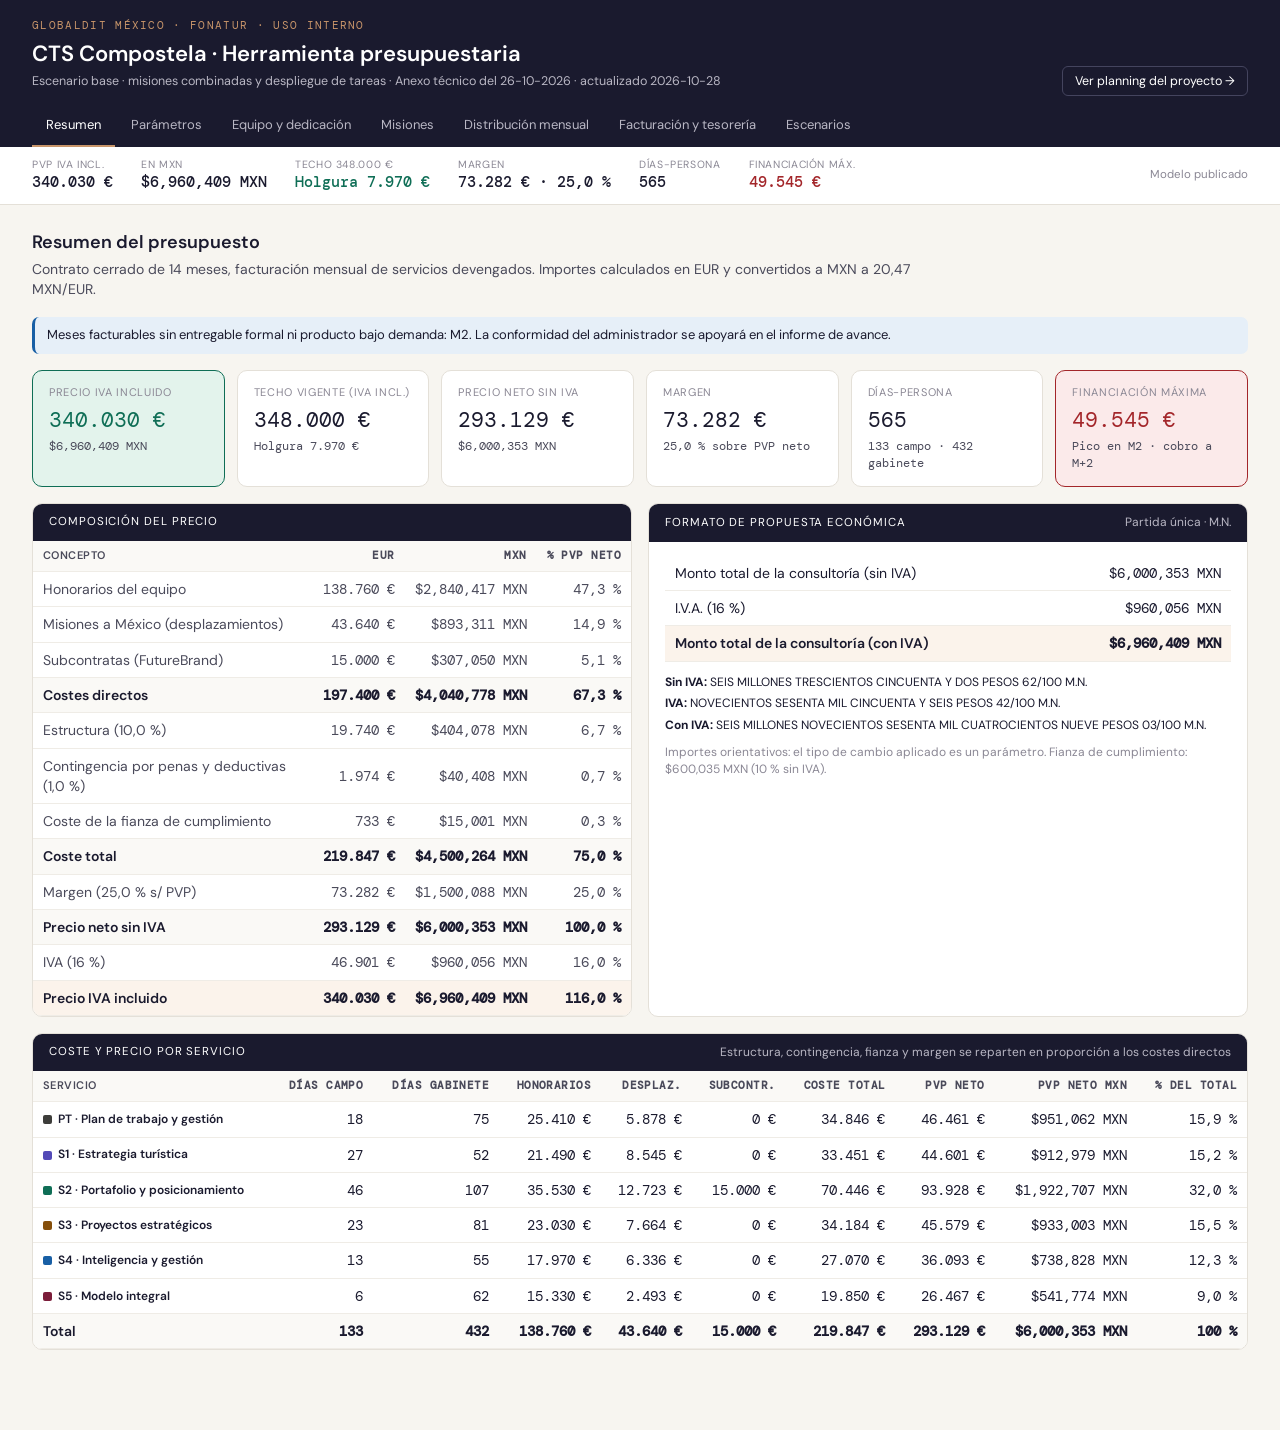
==== presupuesto.html @ 1179fef1 "Add files via upload" ====
<!DOCTYPE html>
<html lang="es">
<head>
<meta charset="utf-8">
<meta name="viewport" content="width=device-width, initial-scale=1">
<meta name="robots" content="noindex, nofollow">
<title>CTS Compostela · Herramienta presupuestaria</title>
<link rel="preconnect" href="https://fonts.googleapis.com">
<link href="https://fonts.googleapis.com/css2?family=DM+Sans:wght@300;400;500;600&family=DM+Mono:wght@400;500&display=swap" rel="stylesheet">
<link rel="stylesheet" href="assets/estilos.css?v=3">
</head>
<body>

<header class="top">
  <div class="top-row">
    <div>
      <div class="brand-kicker">globaldit México · FONATUR · Uso interno</div>
      <div class="brand-title">CTS Compostela · Herramienta presupuestaria</div>
      <div class="brand-sub" id="sub-meta"></div>
    </div>
    <div class="top-switch"><a href="index.html">Ver planning del proyecto →</a></div>
  </div>
  <nav class="tabs" id="tabs">
    <button class="tab on" data-tab="resumen">Resumen</button>
    <button class="tab" data-tab="parametros">Parámetros</button>
    <button class="tab" data-tab="equipo">Equipo y dedicación</button>
    <button class="tab" data-tab="viajes">Misiones</button>
    <button class="tab" data-tab="distribucion">Distribución mensual</button>
    <button class="tab" data-tab="facturacion">Facturación y tesorería</button>
    <button class="tab" data-tab="escenarios">Escenarios</button>
  </nav>
</header>

<div class="kbar" id="kbar"></div>

<main>
  <section class="panel on" id="p-resumen"></section>
  <section class="panel" id="p-parametros"></section>
  <section class="panel" id="p-equipo"></section>
  <section class="panel" id="p-viajes"></section>
  <section class="panel" id="p-distribucion"></section>
  <section class="panel" id="p-facturacion"></section>
  <section class="panel" id="p-escenarios"></section>
</main>

<script src="assets/modelo-publicado.js?v=3"></script>
<script src="assets/modelo.js?v=3"></script>
<script src="assets/presupuesto.js?v=3"></script>
</body>
</html>
---- assets/estilos.css ----
:root {
  --ink: #1A1A2E;
  --ink-2: #4A4A5A;
  --ink-3: #8A8794;
  --paper: #F7F5F0;
  --white: #FFFFFF;
  --line: #E4E0D8;
  --line-2: #EFECE6;
  --granate: #7B1D3A;
  --granate-bg: #F7E9EE;
  --gold: #C8956A;
  --gold-bg: #FBF3EB;
  --ok: #0F6E56;
  --ok-bg: #E3F3EC;
  --err: #A3262A;
  --err-bg: #FBEAEA;
  --info: #185FA5;
  --info-bg: #E6EFF8;
  --input-bg: #EEF4FB;
  --input-line: #A9C8EC;
  --mono: "DM Mono", ui-monospace, monospace;
  --sans: "DM Sans", system-ui, sans-serif;
  --serif: "Fraunces", Georgia, serif;
}
* { box-sizing: border-box; }
html, body { margin: 0; padding: 0; }
body { font-family: var(--sans); color: var(--ink); background: var(--paper); font-size: 14px; line-height: 1.45; }
a { color: var(--granate); }

/* Cabecera */
.top { background: var(--ink); color: #fff; padding: 18px 32px 0; }
.top-row { display: flex; justify-content: space-between; align-items: flex-end; gap: 24px; flex-wrap: wrap; }
.brand-kicker { font-family: var(--mono); font-size: 11px; letter-spacing: .12em; text-transform: uppercase; color: var(--gold); }
.brand-title { font-size: 22px; font-weight: 600; margin: 4px 0 2px; }
.brand-sub { font-size: 12.5px; color: #B9B7C4; }
.top-switch a { color: #fff; text-decoration: none; font-size: 12.5px; border: 1px solid #44445E; padding: 6px 12px; border-radius: 6px; }
.top-switch a:hover { border-color: var(--gold); }
.tabs { display: flex; gap: 2px; margin-top: 16px; overflow-x: auto; }
.tab { background: transparent; color: #B9B7C4; border: 0; font: inherit; font-size: 13px; padding: 10px 14px; cursor: pointer; border-bottom: 2px solid transparent; white-space: nowrap; }
.tab:hover { color: #fff; }
.tab.on { color: #fff; border-bottom-color: var(--gold); }

/* Barra de cifras clave */
.kbar { position: sticky; top: 0; z-index: 20; background: var(--white); border-bottom: 1px solid var(--line); padding: 10px 32px; display: flex; gap: 28px; flex-wrap: wrap; align-items: center; }
.kbar .k { display: flex; flex-direction: column; }
.kbar .k span { font-size: 10.5px; color: var(--ink-3); text-transform: uppercase; letter-spacing: .06em; }
.kbar .k b { font-family: var(--mono); font-weight: 500; font-size: 15px; }
.kbar .k b.neg { color: var(--err); }
.kbar .k b.pos { color: var(--ok); }
.kbar .estado { margin-left: auto; font-size: 11.5px; color: var(--ink-3); }

main { padding: 24px 32px 64px; max-width: 1480px; }
.panel { display: none; }
.panel.on { display: block; }
h2 { font-size: 18px; font-weight: 600; margin: 0 0 4px; }
h3 { font-size: 14px; font-weight: 600; margin: 0; }
.lead { color: var(--ink-2); margin: 0 0 18px; max-width: 920px; }
.muted { color: var(--ink-3); }
.small { font-size: 12px; }

/* Tarjetas */
.grid { display: grid; gap: 16px; }
.g2 { grid-template-columns: repeat(auto-fit, minmax(420px, 1fr)); }
.g3 { grid-template-columns: repeat(auto-fit, minmax(300px, 1fr)); }
.card { background: var(--white); border: 1px solid var(--line); border-radius: 10px; overflow: hidden; margin-bottom: 16px; }
.card-h { background: var(--ink); color: #fff; padding: 10px 16px; font-size: 11.5px; text-transform: uppercase; letter-spacing: .08em; display: flex; justify-content: space-between; align-items: center; gap: 12px; }
.card-h .hint { text-transform: none; letter-spacing: 0; color: #B9B7C4; font-size: 12px; }
.card-b { padding: 14px 16px; }
.card-b.flush { padding: 0; }

/* KPI */
.kpis { display: grid; grid-template-columns: repeat(auto-fit, minmax(190px, 1fr)); gap: 12px; margin-bottom: 16px; }
.kpi { background: var(--white); border: 1px solid var(--line); border-radius: 10px; padding: 14px 16px; }
.kpi .l { font-size: 11px; color: var(--ink-3); text-transform: uppercase; letter-spacing: .06em; }
.kpi .v { font-family: var(--mono); font-size: 21px; margin-top: 4px; }
.kpi .s { font-size: 12px; color: var(--ink-2); margin-top: 2px; font-family: var(--mono); }
.kpi.alert { border-color: var(--err); background: var(--err-bg); }
.kpi.alert .v { color: var(--err); }
.kpi.good { border-color: var(--ok); background: var(--ok-bg); }
.kpi.good .v { color: var(--ok); }

/* Tablas */
table { border-collapse: collapse; width: 100%; }
th, td { padding: 7px 10px; border-bottom: 1px solid var(--line-2); text-align: left; vertical-align: middle; }
th { font-size: 11px; font-weight: 600; color: var(--ink-2); text-transform: uppercase; letter-spacing: .04em; background: #FAF9F6; }
td.n, th.n { text-align: right; font-family: var(--mono); white-space: nowrap; }
td.c, th.c { text-align: center; }
tr.tot td { font-weight: 600; background: #FAF9F6; border-top: 1px solid var(--line); }
tr.sub td { color: var(--ink-2); }
tr.hl td { background: var(--gold-bg); font-weight: 600; }
.scroll { overflow-x: auto; }
.mono { font-family: var(--mono); }

/* Entradas */
input[type=number], input[type=text], input[type=date], select {
  font: inherit; font-family: var(--mono); font-size: 13px; color: #1E3A8A; background: var(--input-bg);
  border: 1px solid var(--input-line); border-radius: 5px; padding: 4px 7px; width: 100%;
}
input[type=text] { font-family: var(--sans); }
select { font-family: var(--sans); }
input:focus, select:focus { outline: 2px solid var(--gold); outline-offset: 0; }
input.w60 { width: 60px; } input.w70 { width: 70px; } input.w90 { width: 90px; } input.w110 { width: 110px; }
input.adj { background: var(--gold-bg); border-color: var(--gold); color: var(--granate); font-weight: 600; }
input.ghost { background: transparent; border-color: transparent; color: var(--ink-2); }
input.ghost:hover { border-color: var(--input-line); }
.prow { display: grid; grid-template-columns: 1fr 120px 40px; gap: 10px; align-items: center; padding: 7px 0; border-bottom: 1px solid var(--line-2); }
.prow:last-child { border-bottom: 0; }
.prow .u { font-size: 12px; color: var(--ink-3); }
.prow .d { font-size: 11.5px; color: var(--ink-3); }

button.btn { font: inherit; font-size: 13px; border: 1px solid var(--ink); background: var(--ink); color: #fff; padding: 7px 14px; border-radius: 6px; cursor: pointer; }
button.btn.sec { background: var(--white); color: var(--ink); border-color: var(--line); }
button.btn.sec:hover { border-color: var(--ink-3); }
button.btn.danger { background: var(--white); color: var(--err); border-color: #E8C4C4; }
button.x { border: 0; background: transparent; color: var(--ink-3); cursor: pointer; font-size: 16px; line-height: 1; padding: 2px 6px; }
button.x:hover { color: var(--err); }
.btns { display: flex; gap: 8px; flex-wrap: wrap; }

/* Avisos */
.avisos { display: flex; flex-direction: column; gap: 6px; margin-bottom: 16px; }
.aviso { padding: 9px 12px; border-radius: 7px; font-size: 13px; border-left: 3px solid; }
.aviso.error { background: var(--err-bg); border-color: var(--err); }
.aviso.info { background: var(--info-bg); border-color: var(--info); }
.aviso.ok { background: var(--ok-bg); border-color: var(--ok); }

/* Etiquetas de servicio */
.svc { display: inline-flex; align-items: center; gap: 6px; font-size: 12px; font-weight: 600; white-space: nowrap; }
.svc i { width: 9px; height: 9px; border-radius: 2px; display: inline-block; }
.chip { display: inline-block; font-family: var(--mono); font-size: 11px; padding: 1px 6px; border-radius: 4px; background: var(--line-2); color: var(--ink-2); margin: 1px 2px 1px 0; }
.chip.e { background: var(--granate-bg); color: var(--granate); }
.chip.d { background: var(--gold-bg); color: #8A5A2E; }
.pchk { display: inline-flex; align-items: center; gap: 3px; font-size: 11.5px; margin: 2px 6px 2px 0; white-space: nowrap; cursor: pointer; }
.pchk input { margin: 0; }

/* Mapa de calor */
.heat td.h { text-align: center; font-family: var(--mono); font-size: 12px; min-width: 42px; padding: 6px 4px; }
.h0 { color: #C9C6CE; }
.h1 { background: #F3EBF0; } .h2 { background: #E6CCD7; } .h3 { background: #D3A3B6; } .h4 { background: #B66F8B; color: #fff; } .h5 { background: #7B1D3A; color: #fff; }

/* Tablas compactas de meses */
.mtab th, .mtab td { padding: 6px 6px; }
.mtab td input { width: 52px; text-align: right; padding: 3px 5px; }
.legend { display: flex; gap: 10px; flex-wrap: wrap; align-items: center; font-size: 12px; color: var(--ink-2); }
.legend .sw { width: 22px; height: 12px; border-radius: 2px; display: inline-block; vertical-align: middle; margin-right: 4px; }

/* Numeral 7 */
.n7 th.grp { text-align: center; border-left: 1px solid var(--line); }
.n7 td.bl, .n7 th.bl { border-left: 1px solid var(--line); }
.n7 td input { width: 54px; text-align: right; padding: 3px 5px; }
.n7 td.calc { color: var(--ink-2); font-family: var(--mono); text-align: right; }

/* Gráfico tesorería */
.chart svg { display: block; width: 100%; height: auto; }

/* Planning (cliente) */
.hero { background: var(--ink); color: #fff; padding: 36px 32px 30px; }
.hero h1 { font-family: var(--serif); font-weight: 400; font-size: 34px; margin: 6px 0 6px; letter-spacing: -.01em; }
.hero p { color: #C9C7D3; max-width: 820px; margin: 0; }
.gantt { overflow-x: auto; }
.gantt table { min-width: 1100px; }
.gantt td, .gantt th { border-bottom: 1px solid var(--line-2); }
.gantt th.m { text-align: center; width: 62px; font-family: var(--mono); }
.gantt td.lbl { width: 300px; }
.gantt td.cell { padding: 0; height: 44px; position: relative; border-left: 1px solid var(--line-2); }
.gantt .bar { position: absolute; left: 0; right: 0; top: 13px; height: 18px; }
.gantt .dia { position: absolute; left: 50%; top: 22px; width: 14px; height: 14px; transform: translate(-50%, -50%) rotate(45deg); border: 2px solid #fff; box-shadow: 0 0 0 1px rgba(0,0,0,.15); }
.gantt .dia-n { position: absolute; right: 3px; top: 2px; font-family: var(--mono); font-size: 9.5px; color: var(--ink); background: #fff; border-radius: 3px; padding: 0 2px; }
.gantt .trip { position: absolute; left: 50%; top: 22px; transform: translate(-50%, -50%); font-family: var(--mono); font-size: 10.5px; background: var(--ink); color: #fff; border-radius: 9px; padding: 1px 6px; white-space: nowrap; }
.gantt .dem { position: absolute; left: 0; right: 0; top: 19px; height: 6px; background: repeating-linear-gradient(90deg, var(--granate) 0 6px, transparent 6px 10px); opacity: .55; }
.entmes { display: grid; grid-template-columns: repeat(auto-fill, minmax(260px, 1fr)); gap: 12px; }
.entmes .mcard { background: var(--white); border: 1px solid var(--line); border-radius: 10px; padding: 12px 14px; }
.entmes .mcard h4 { margin: 0 0 8px; font-family: var(--mono); font-size: 12px; color: var(--granate); letter-spacing: .06em; }
.entmes .it { display: grid; grid-template-columns: 62px 1fr; gap: 8px; font-size: 12.5px; padding: 4px 0; border-top: 1px solid var(--line-2); }
.entmes .it:first-of-type { border-top: 0; }
.banner { padding: 9px 32px; font-size: 12.5px; background: var(--gold-bg); color: #6A4421; border-bottom: 1px solid #EAD6C2; display: flex; gap: 12px; align-items: center; flex-wrap: wrap; }
.banner button { font: inherit; font-size: 12px; border: 1px solid #D9B48F; background: #fff; border-radius: 5px; padding: 3px 9px; cursor: pointer; }
footer { padding: 18px 32px 40px; font-size: 12px; color: var(--ink-3); }

@media print {
  .tabs, .kbar, .btns, .banner, .top-switch { display: none !important; }
  .panel { display: block !important; page-break-after: always; }
  body { background: #fff; }
}
td.neg { color: var(--err); }
.hero .tabs .tab { color: #B9B7C4; }
.hero .tabs .tab.on { color: #fff; }
.mtab td { white-space: nowrap; }
td.mono, .chip { white-space: nowrap; }
.entmes .it .chip { align-self: start; text-align: center; }
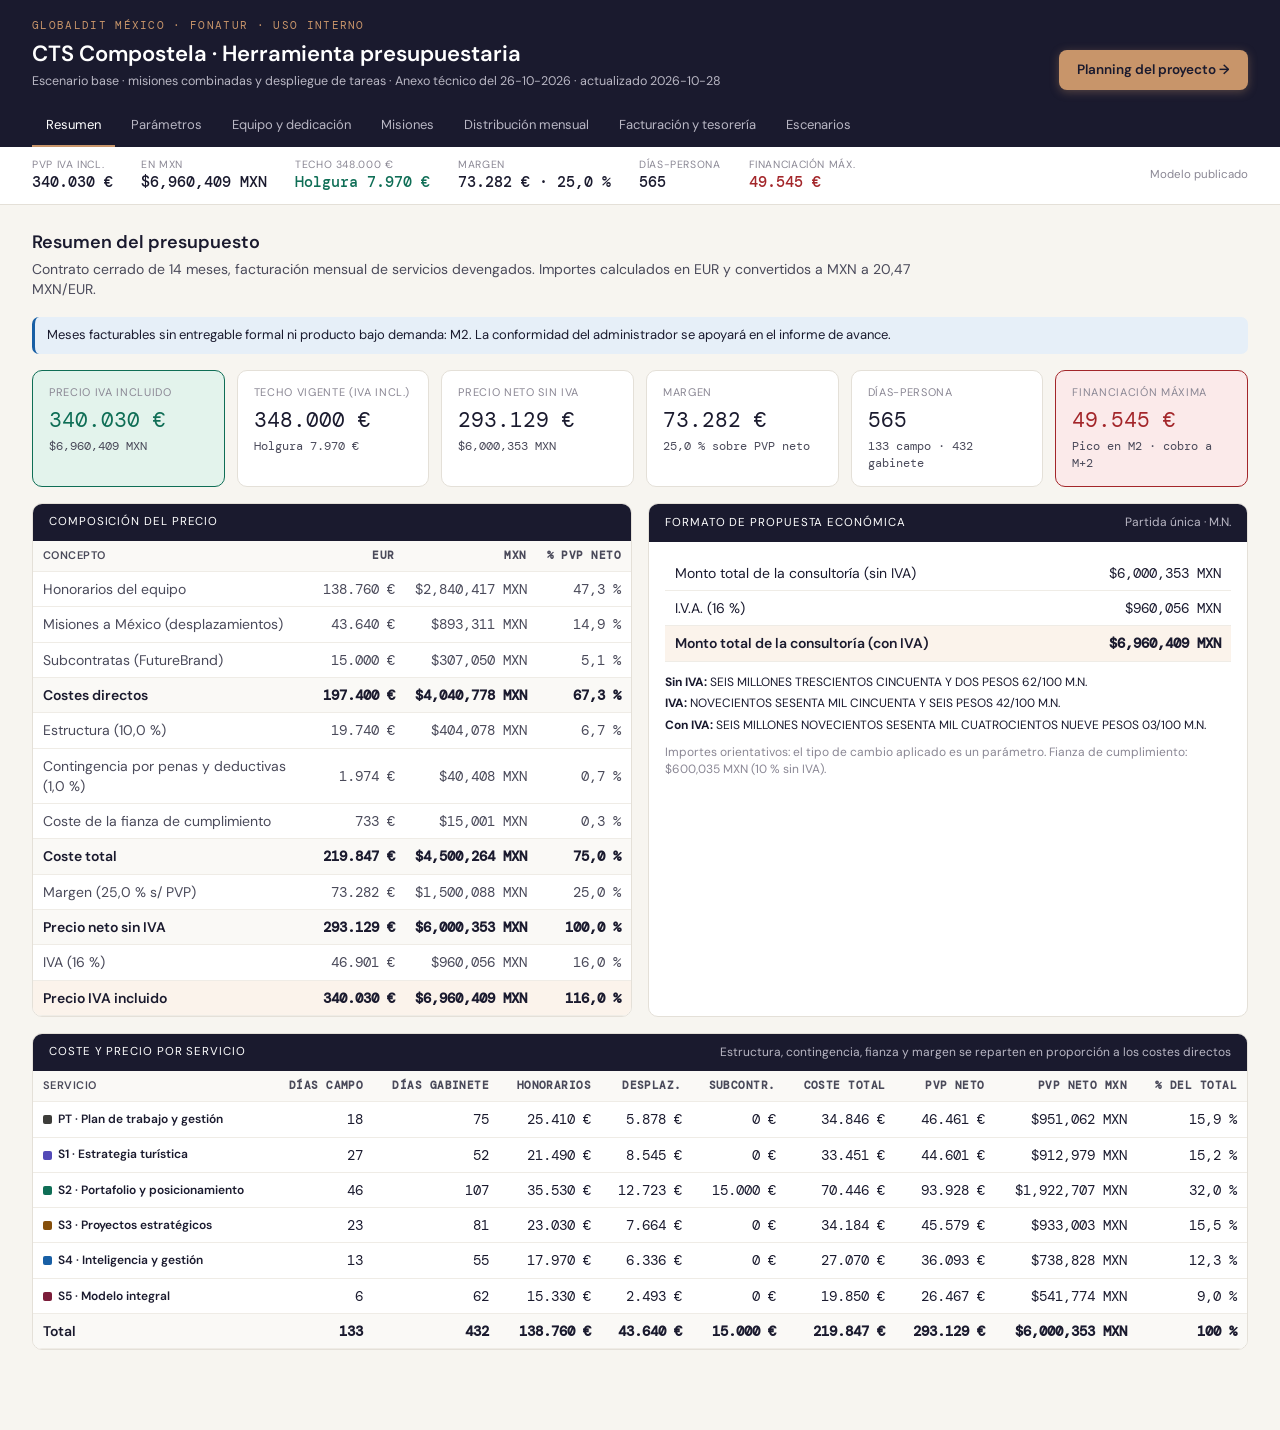
==== commit 80910aec: "Botones de navegación destacados entre planning y presupuesto - Botón «Herramienta presupuestaria» e" ====
--- a/presupuesto.html
+++ b/presupuesto.html
@@ -7,7 +7,7 @@
 <title>CTS Compostela · Herramienta presupuestaria</title>
 <link rel="preconnect" href="https://fonts.googleapis.com">
 <link href="https://fonts.googleapis.com/css2?family=DM+Sans:wght@300;400;500;600&family=DM+Mono:wght@400;500&display=swap" rel="stylesheet">
-<link rel="stylesheet" href="assets/estilos.css?v=3">
+<link rel="stylesheet" href="assets/estilos.css?v=4">
 </head>
 <body>
 
@@ -18,7 +18,7 @@
       <div class="brand-title">CTS Compostela · Herramienta presupuestaria</div>
       <div class="brand-sub" id="sub-meta"></div>
     </div>
-    <div class="top-switch"><a href="index.html">Ver planning del proyecto →</a></div>
+    <div class="top-switch"><a href="index.html">Planning del proyecto →</a></div>
   </div>
   <nav class="tabs" id="tabs">
     <button class="tab on" data-tab="resumen">Resumen</button>
@@ -43,8 +43,8 @@
   <section class="panel" id="p-escenarios"></section>
 </main>
 
-<script src="assets/modelo-publicado.js?v=3"></script>
-<script src="assets/modelo.js?v=3"></script>
-<script src="assets/presupuesto.js?v=3"></script>
+<script src="assets/modelo-publicado.js?v=4"></script>
+<script src="assets/modelo.js?v=4"></script>
+<script src="assets/presupuesto.js?v=4"></script>
 </body>
 </html>
--- a/assets/estilos.css
+++ b/assets/estilos.css
@@ -33,8 +33,9 @@
 .brand-kicker { font-family: var(--mono); font-size: 11px; letter-spacing: .12em; text-transform: uppercase; color: var(--gold); }
 .brand-title { font-size: 22px; font-weight: 600; margin: 4px 0 2px; }
 .brand-sub { font-size: 12.5px; color: #B9B7C4; }
-.top-switch a { color: #fff; text-decoration: none; font-size: 12.5px; border: 1px solid #44445E; padding: 6px 12px; border-radius: 6px; }
-.top-switch a:hover { border-color: var(--gold); }
+.top-switch a, a.btn-nav { display: inline-flex; align-items: center; gap: 8px; background: var(--gold); color: var(--ink); text-decoration: none; font-size: 13.5px; font-weight: 600; padding: 10px 18px; border-radius: 8px; box-shadow: 0 2px 10px rgba(200,149,106,.35); transition: background .15s, transform .15s; white-space: nowrap; }
+.top-switch a:hover, a.btn-nav:hover { background: #D9A97F; transform: translateY(-1px); }
+.hero-row { display: flex; justify-content: space-between; align-items: flex-start; gap: 24px; flex-wrap: wrap; }
 .tabs { display: flex; gap: 2px; margin-top: 16px; overflow-x: auto; }
 .tab { background: transparent; color: #B9B7C4; border: 0; font: inherit; font-size: 13px; padding: 10px 14px; cursor: pointer; border-bottom: 2px solid transparent; white-space: nowrap; }
 .tab:hover { color: #fff; }
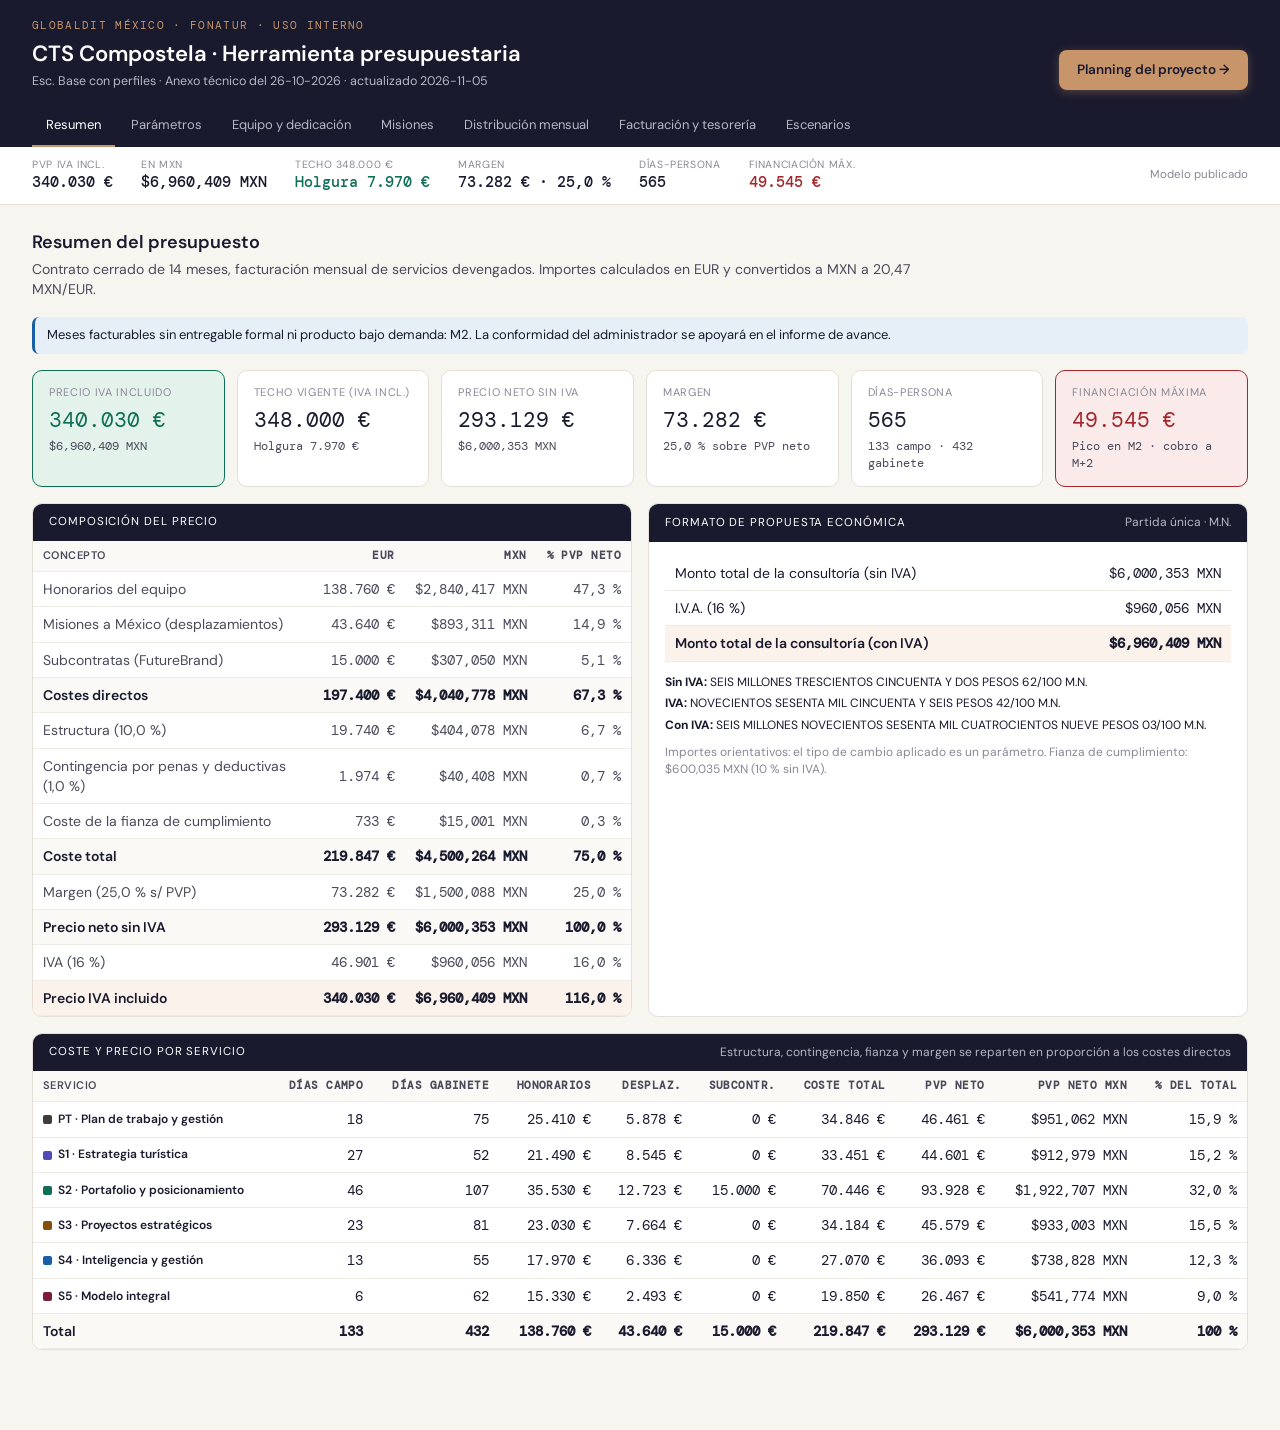
==== commit 3acc244a: "Publica el escenario «Esc. Base con perfiles» como versión oficial Co-Authored-By: Claude Opus 5.5 <" ====
--- a/presupuesto.html
+++ b/presupuesto.html
@@ -7,7 +7,7 @@
 <title>CTS Compostela · Herramienta presupuestaria</title>
 <link rel="preconnect" href="https://fonts.googleapis.com">
 <link href="https://fonts.googleapis.com/css2?family=DM+Sans:wght@300;400;500;600&family=DM+Mono:wght@400;500&display=swap" rel="stylesheet">
-<link rel="stylesheet" href="assets/estilos.css?v=4">
+<link rel="stylesheet" href="assets/estilos.css?v=5">
 </head>
 <body>
 
@@ -43,8 +43,8 @@
   <section class="panel" id="p-escenarios"></section>
 </main>
 
-<script src="assets/modelo-publicado.js?v=4"></script>
-<script src="assets/modelo.js?v=4"></script>
-<script src="assets/presupuesto.js?v=4"></script>
+<script src="assets/modelo-publicado.js?v=5"></script>
+<script src="assets/modelo.js?v=5"></script>
+<script src="assets/presupuesto.js?v=5"></script>
 </body>
 </html>
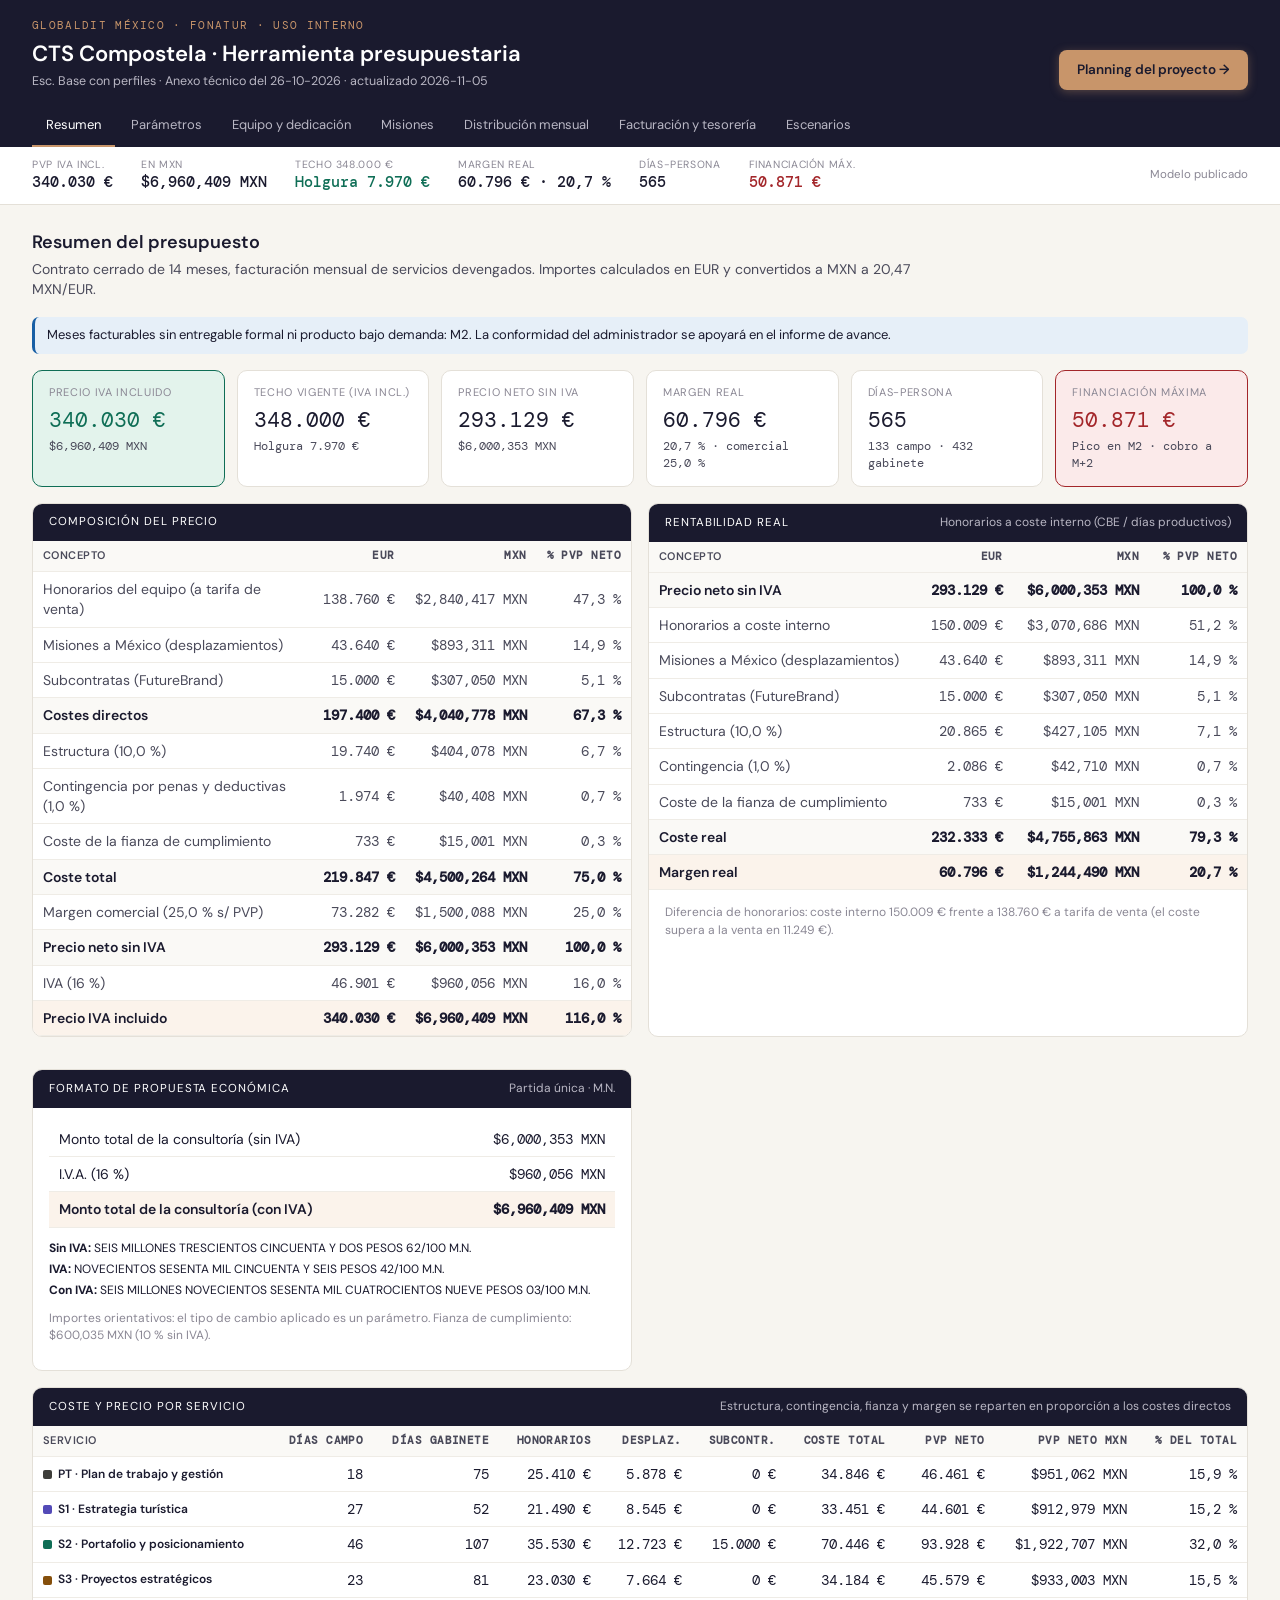
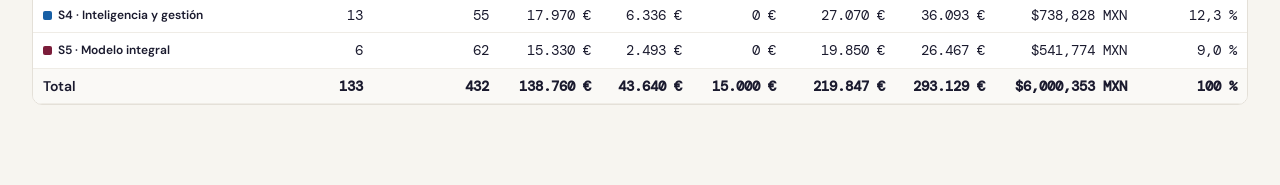
==== commit bb0e114e: "Costes internos de honorarios (CBE) y margen real - CBE anual por rol y por persona, con días produc" ====
--- a/presupuesto.html
+++ b/presupuesto.html
@@ -7,7 +7,7 @@
 <title>CTS Compostela · Herramienta presupuestaria</title>
 <link rel="preconnect" href="https://fonts.googleapis.com">
 <link href="https://fonts.googleapis.com/css2?family=DM+Sans:wght@300;400;500;600&family=DM+Mono:wght@400;500&display=swap" rel="stylesheet">
-<link rel="stylesheet" href="assets/estilos.css?v=5">
+<link rel="stylesheet" href="assets/estilos.css?v=6">
 </head>
 <body>
 
@@ -43,8 +43,8 @@
   <section class="panel" id="p-escenarios"></section>
 </main>
 
-<script src="assets/modelo-publicado.js?v=5"></script>
-<script src="assets/modelo.js?v=5"></script>
-<script src="assets/presupuesto.js?v=5"></script>
+<script src="assets/modelo-publicado.js?v=6"></script>
+<script src="assets/modelo.js?v=6"></script>
+<script src="assets/presupuesto.js?v=6"></script>
 </body>
 </html>
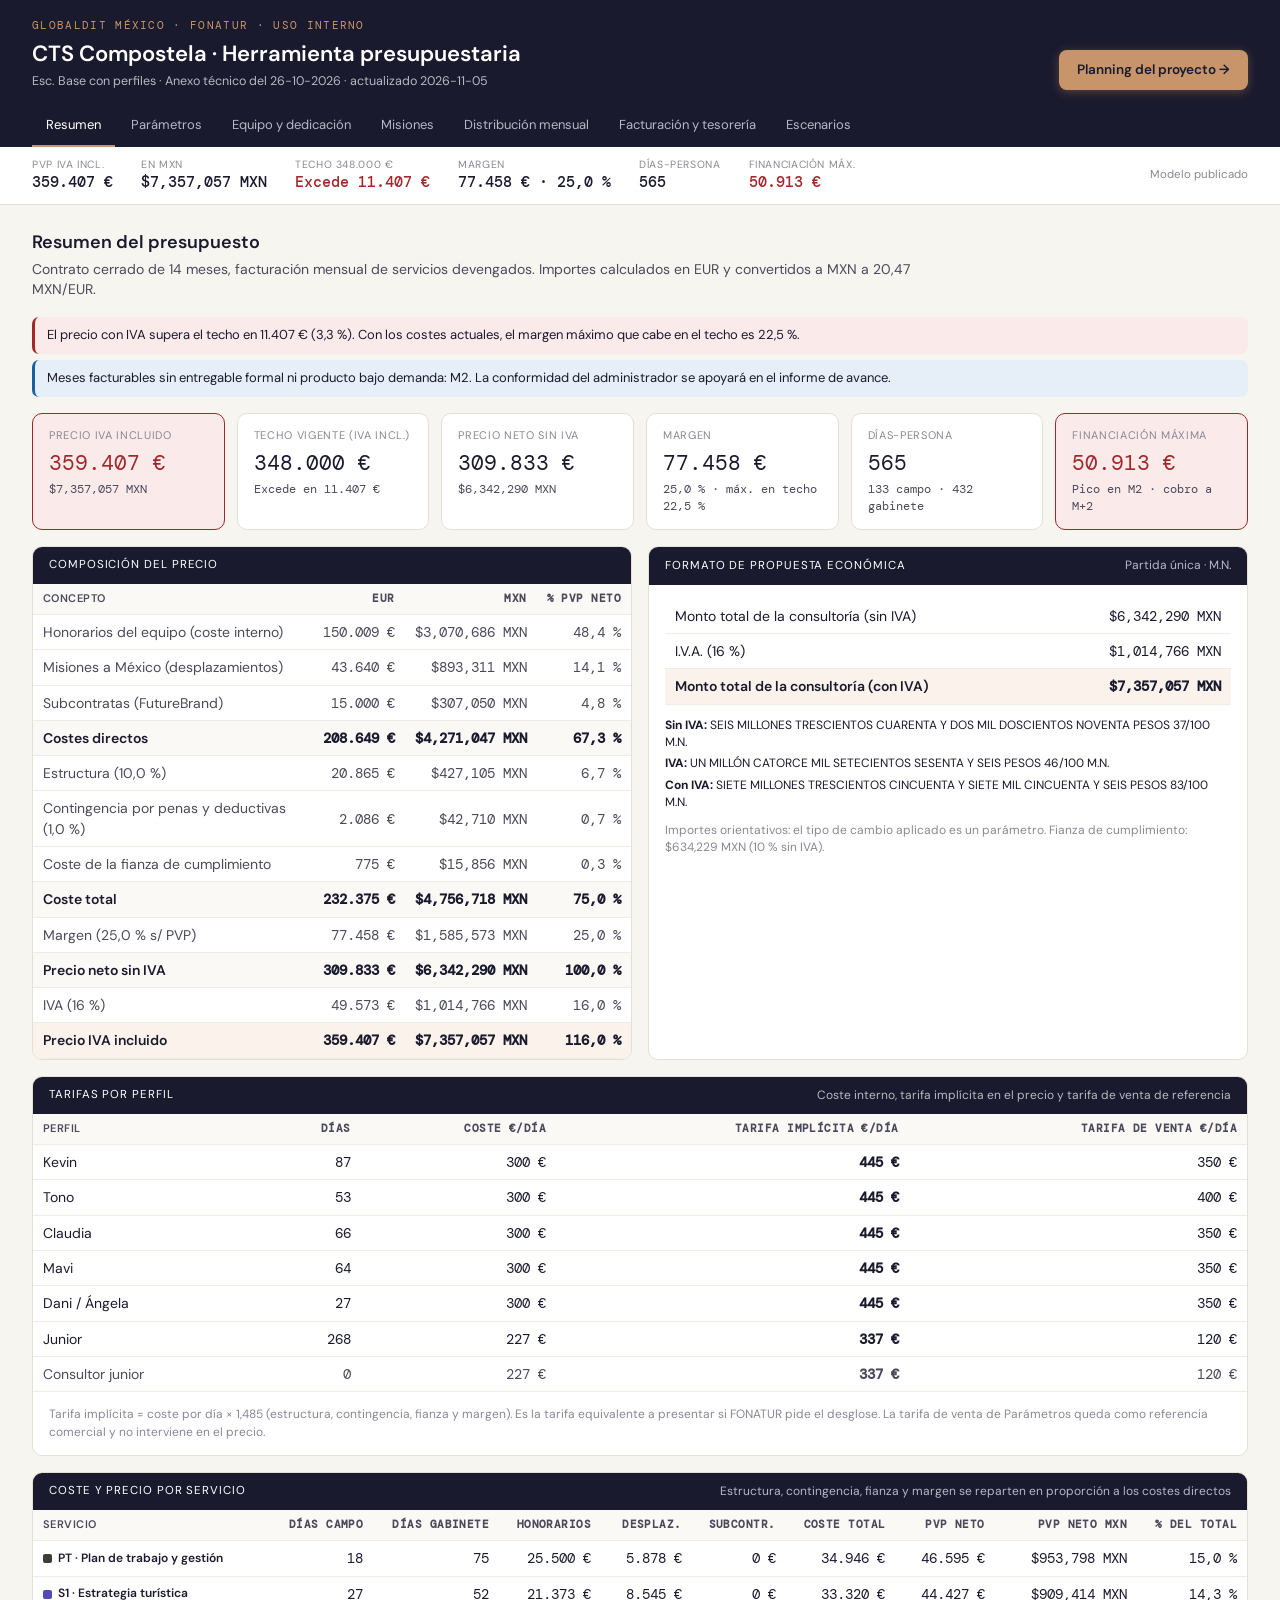
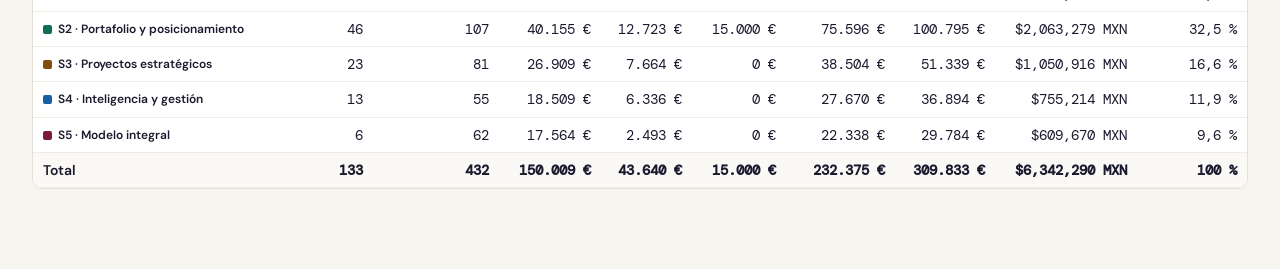
==== commit c5545715: "Precio calculado sobre costes internos más margen objetivo - PVP = honorarios a coste interno + misi" ====
--- a/presupuesto.html
+++ b/presupuesto.html
@@ -7,7 +7,7 @@
 <title>CTS Compostela · Herramienta presupuestaria</title>
 <link rel="preconnect" href="https://fonts.googleapis.com">
 <link href="https://fonts.googleapis.com/css2?family=DM+Sans:wght@300;400;500;600&family=DM+Mono:wght@400;500&display=swap" rel="stylesheet">
-<link rel="stylesheet" href="assets/estilos.css?v=6">
+<link rel="stylesheet" href="assets/estilos.css?v=7">
 </head>
 <body>
 
@@ -43,8 +43,8 @@
   <section class="panel" id="p-escenarios"></section>
 </main>
 
-<script src="assets/modelo-publicado.js?v=6"></script>
-<script src="assets/modelo.js?v=6"></script>
-<script src="assets/presupuesto.js?v=6"></script>
+<script src="assets/modelo-publicado.js?v=7"></script>
+<script src="assets/modelo.js?v=7"></script>
+<script src="assets/presupuesto.js?v=7"></script>
 </body>
 </html>
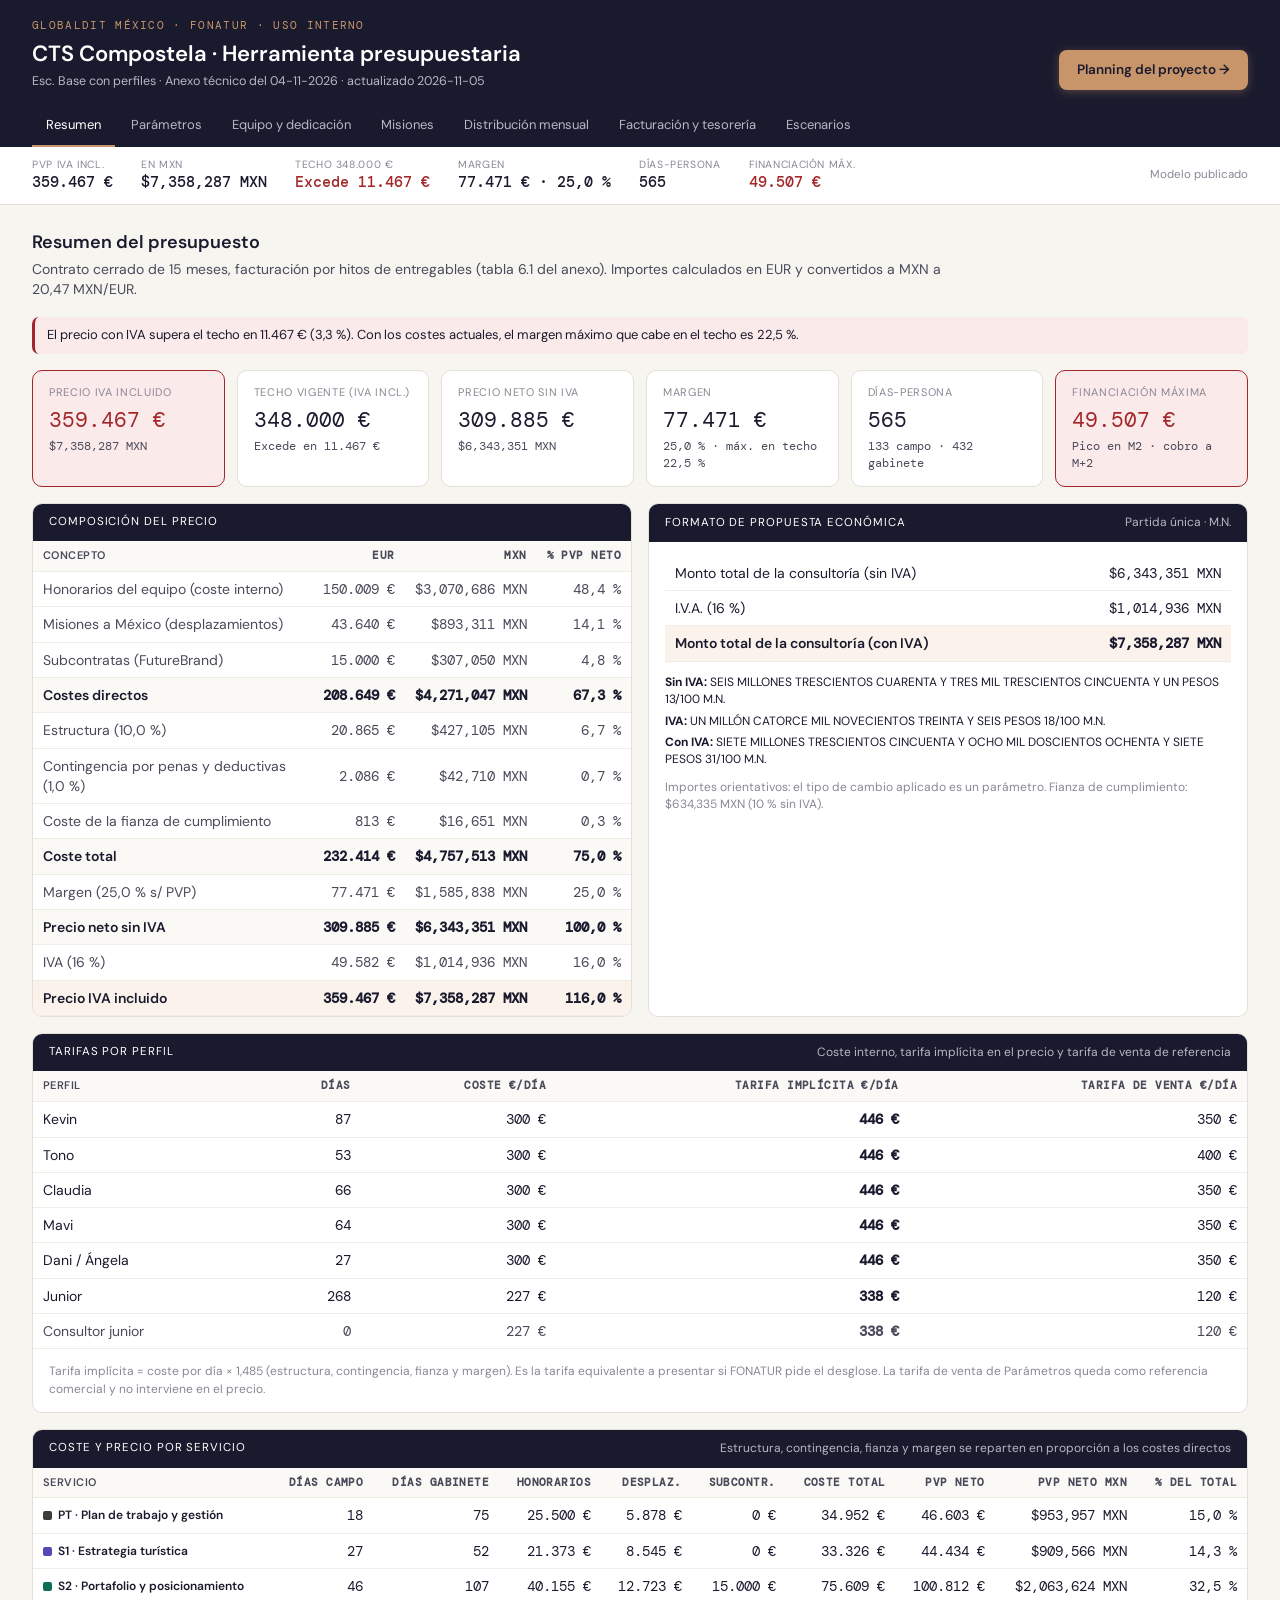
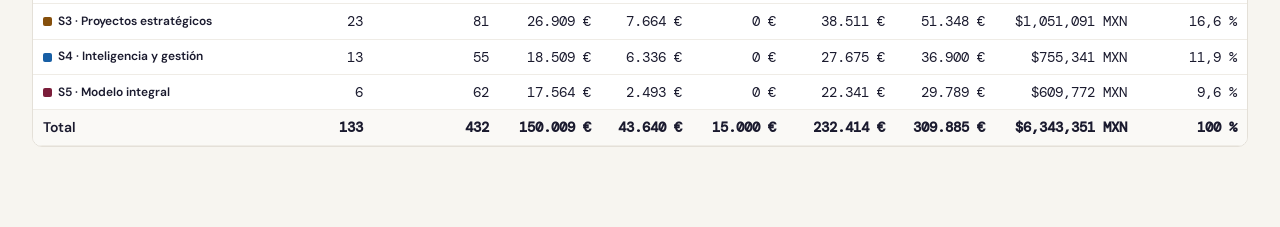
==== commit 11c30a60: "Anexo del 04-11-2026: 15 meses y facturación por hitos de entregables - Vigencia de 15 meses; S1-E03" ====
--- a/presupuesto.html
+++ b/presupuesto.html
@@ -7,7 +7,7 @@
 <title>CTS Compostela · Herramienta presupuestaria</title>
 <link rel="preconnect" href="https://fonts.googleapis.com">
 <link href="https://fonts.googleapis.com/css2?family=DM+Sans:wght@300;400;500;600&family=DM+Mono:wght@400;500&display=swap" rel="stylesheet">
-<link rel="stylesheet" href="assets/estilos.css?v=7">
+<link rel="stylesheet" href="assets/estilos.css?v=8">
 </head>
 <body>
 
@@ -43,8 +43,8 @@
   <section class="panel" id="p-escenarios"></section>
 </main>
 
-<script src="assets/modelo-publicado.js?v=7"></script>
-<script src="assets/modelo.js?v=7"></script>
-<script src="assets/presupuesto.js?v=7"></script>
+<script src="assets/modelo-publicado.js?v=8"></script>
+<script src="assets/modelo.js?v=8"></script>
+<script src="assets/presupuesto.js?v=8"></script>
 </body>
 </html>
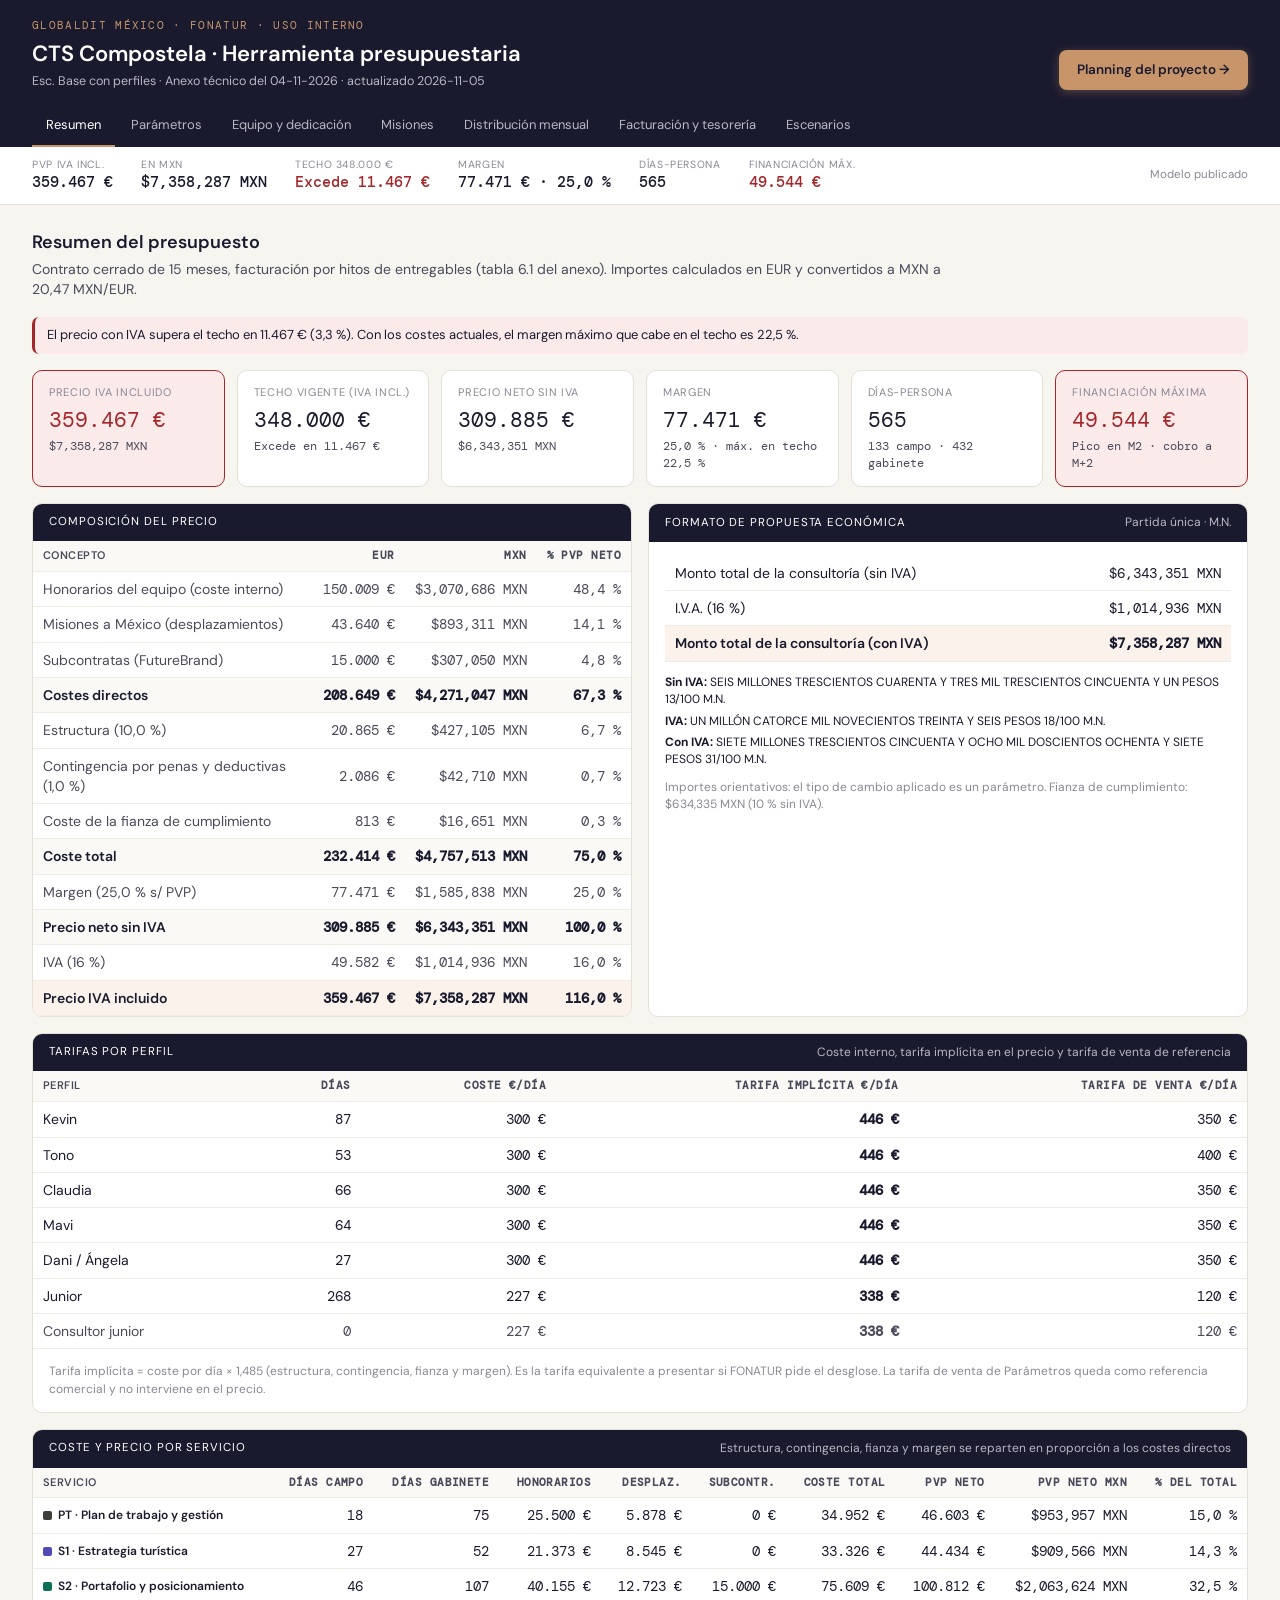
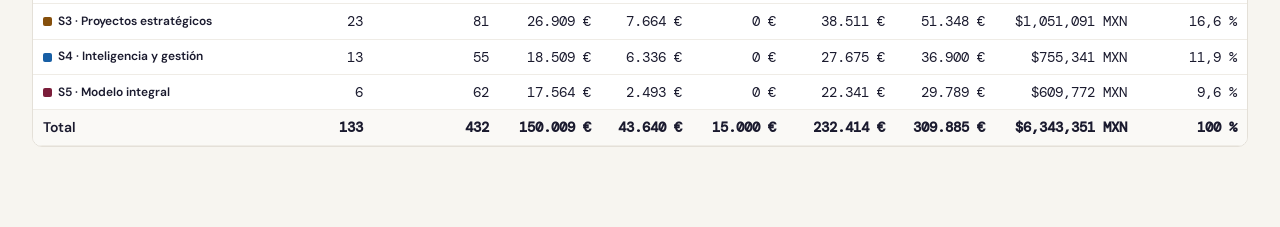
==== commit b430655b: "Distribución mensual: reparto en % y días por servicio y mes - Los pesos se expresan en % por servic" ====
--- a/presupuesto.html
+++ b/presupuesto.html
@@ -7,7 +7,7 @@
 <title>CTS Compostela · Herramienta presupuestaria</title>
 <link rel="preconnect" href="https://fonts.googleapis.com">
 <link href="https://fonts.googleapis.com/css2?family=DM+Sans:wght@300;400;500;600&family=DM+Mono:wght@400;500&display=swap" rel="stylesheet">
-<link rel="stylesheet" href="assets/estilos.css?v=8">
+<link rel="stylesheet" href="assets/estilos.css?v=10">
 </head>
 <body>
 
@@ -43,8 +43,8 @@
   <section class="panel" id="p-escenarios"></section>
 </main>
 
-<script src="assets/modelo-publicado.js?v=8"></script>
-<script src="assets/modelo.js?v=8"></script>
-<script src="assets/presupuesto.js?v=8"></script>
+<script src="assets/modelo-publicado.js?v=10"></script>
+<script src="assets/modelo.js?v=10"></script>
+<script src="assets/presupuesto.js?v=10"></script>
 </body>
 </html>
--- a/assets/estilos.css
+++ b/assets/estilos.css
@@ -140,7 +140,7 @@
 
 /* Tablas compactas de meses */
 .mtab th, .mtab td { padding: 6px 6px; }
-.mtab td input { width: 52px; text-align: right; padding: 3px 5px; }
+.mtab td input { width: 62px; text-align: right; padding: 3px 4px; font-size: 12px; }
 .legend { display: flex; gap: 10px; flex-wrap: wrap; align-items: center; font-size: 12px; color: var(--ink-2); }
 .legend .sw { width: 22px; height: 12px; border-radius: 2px; display: inline-block; vertical-align: middle; margin-right: 4px; }
 
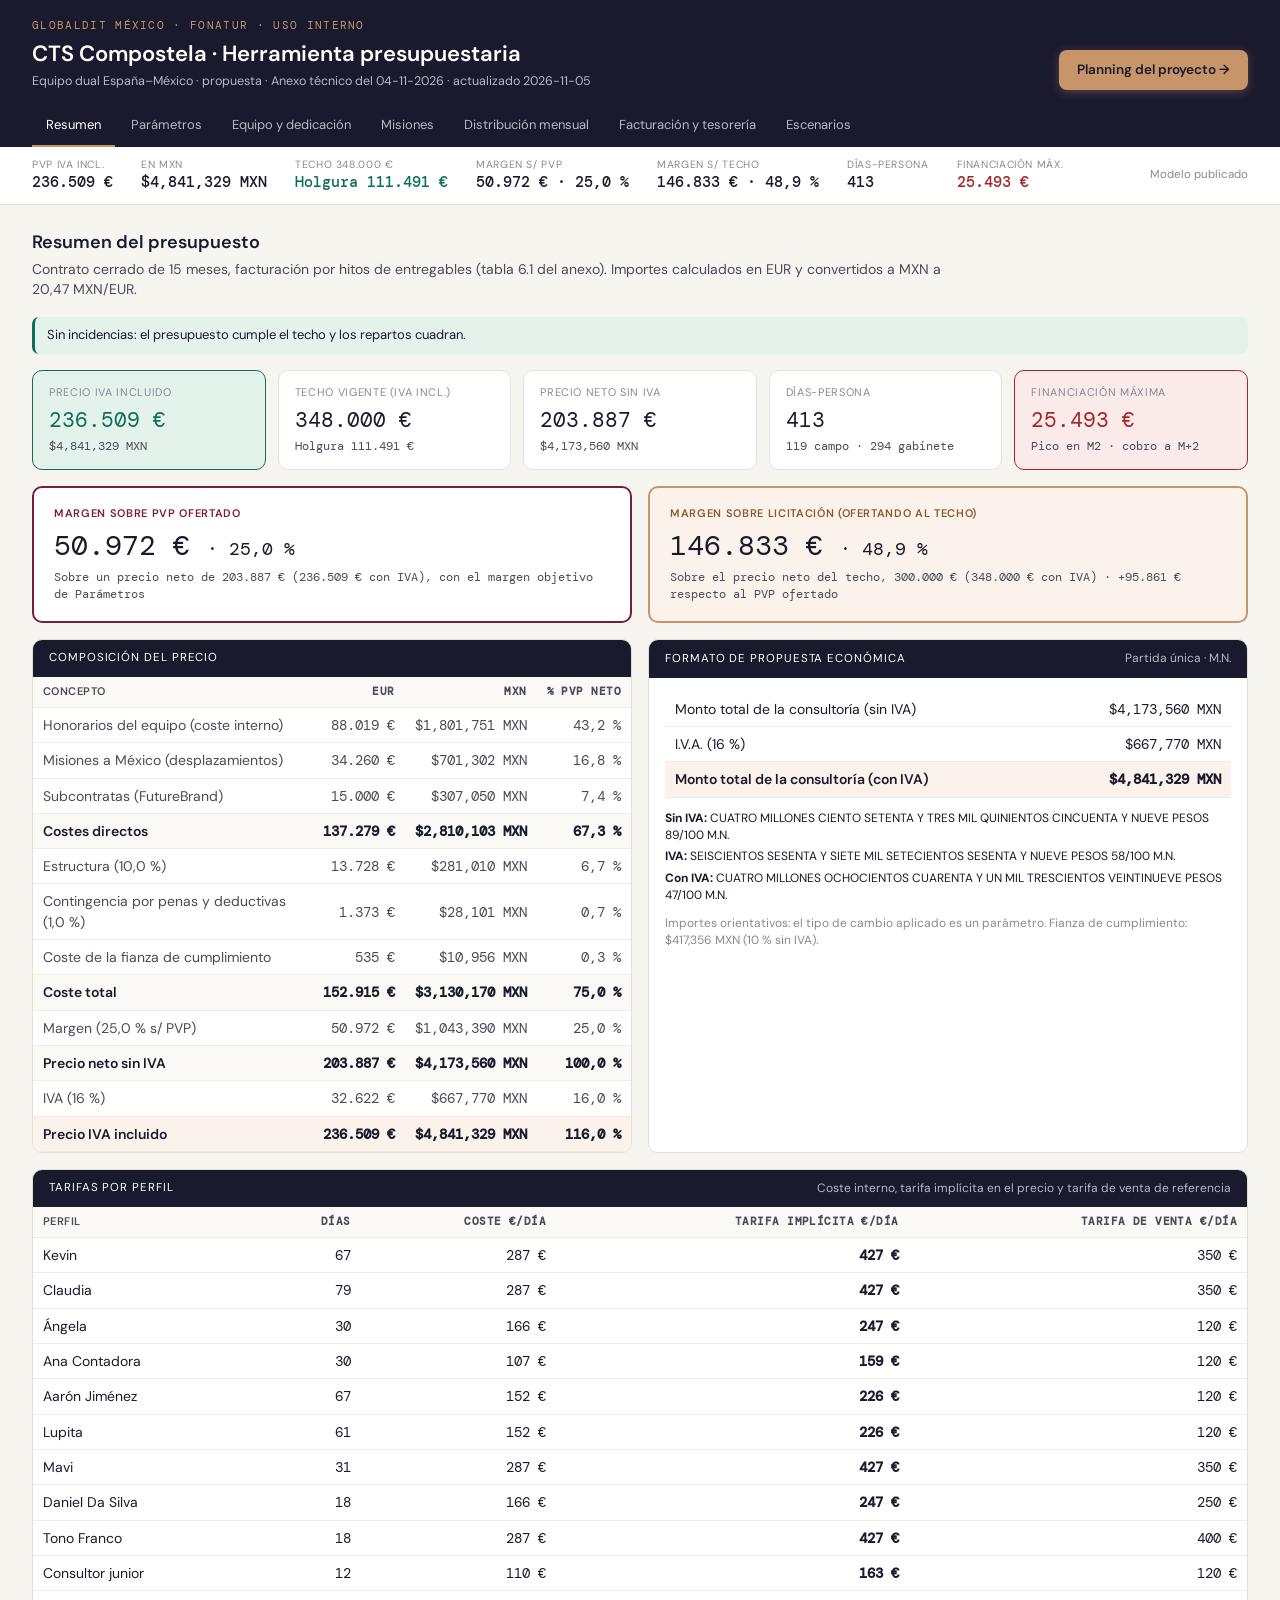
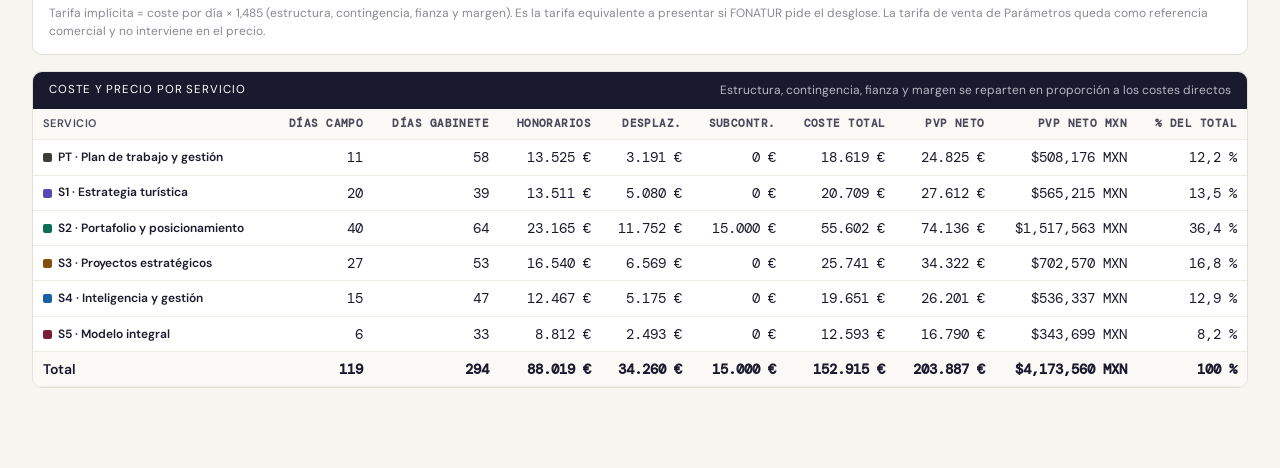
==== commit ed1b7728: "Equipo dual España–México y márgenes sobre PVP y sobre techo - Dirección dual (España y México) con " ====
--- a/presupuesto.html
+++ b/presupuesto.html
@@ -7,7 +7,7 @@
 <title>CTS Compostela · Herramienta presupuestaria</title>
 <link rel="preconnect" href="https://fonts.googleapis.com">
 <link href="https://fonts.googleapis.com/css2?family=DM+Sans:wght@300;400;500;600&family=DM+Mono:wght@400;500&display=swap" rel="stylesheet">
-<link rel="stylesheet" href="assets/estilos.css?v=10">
+<link rel="stylesheet" href="assets/estilos.css?v=13">
 </head>
 <body>
 
@@ -43,8 +43,8 @@
   <section class="panel" id="p-escenarios"></section>
 </main>
 
-<script src="assets/modelo-publicado.js?v=10"></script>
-<script src="assets/modelo.js?v=10"></script>
-<script src="assets/presupuesto.js?v=10"></script>
+<script src="assets/modelo-publicado.js?v=13"></script>
+<script src="assets/modelo.js?v=13"></script>
+<script src="assets/presupuesto.js?v=13"></script>
 </body>
 </html>
